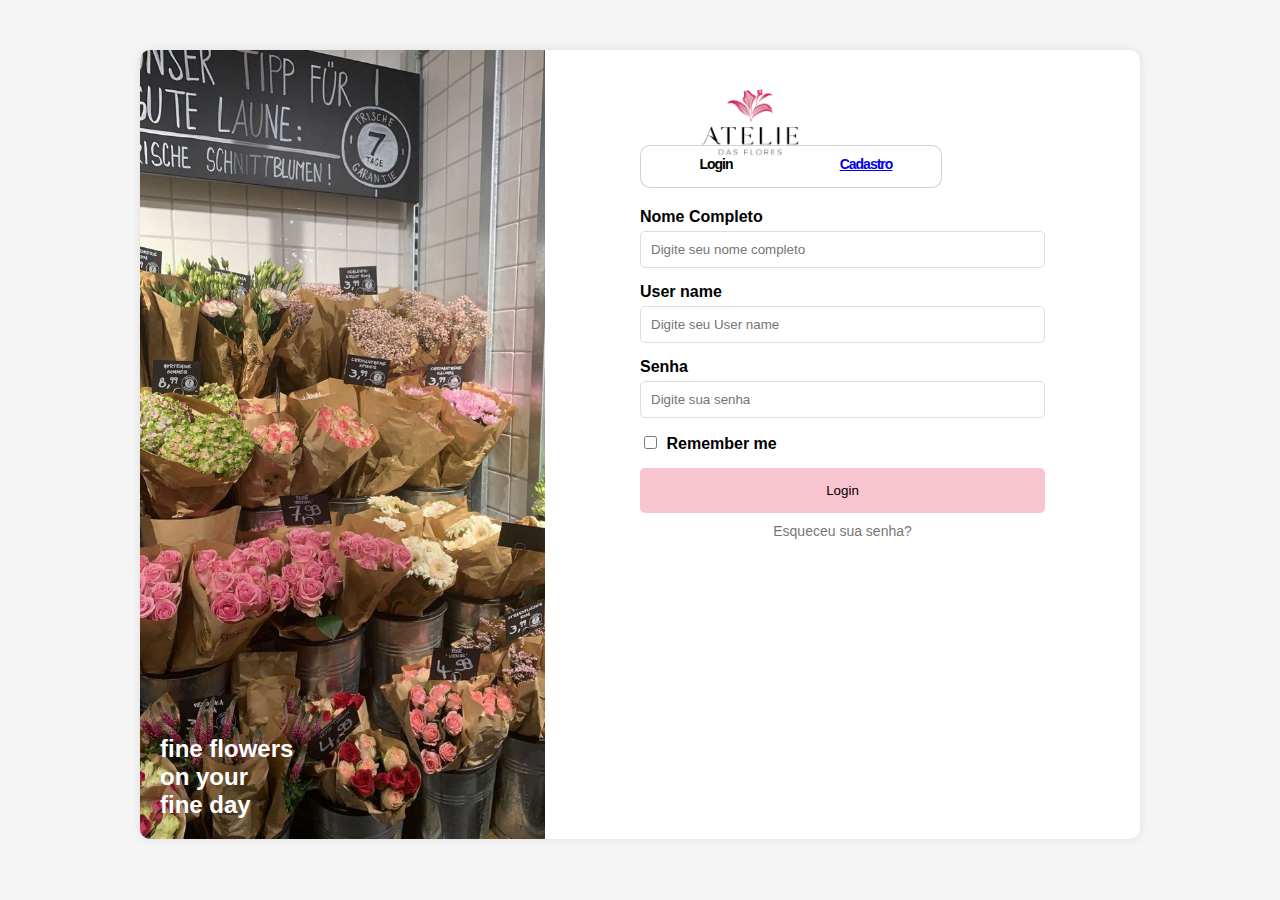
==== pw/index.html @ 13299bc7 "Add files via upload" ====
<!DOCTYPE html>
<html lang="pt-br">
<head>
    <meta charset="UTF-8">
    <meta name="viewport" content="width=device-width, initial-scale=1.0">
    <title>Ateliê das Flores - Cadastro/Login</title>
    <style>
        body {
            font-family: Arial, sans-serif;
            background-color: #f5f5f5;
            margin: 0;
            padding: 0;
            position: relative;
        }
 
        .container {
            display: flex;
            max-width: 1000px;
            margin: 50px auto;
            background-color: #fff;
            border-radius: 10px;
            box-shadow: 0 0 10px rgba(0, 0, 0, 0.1);
        }
 
        .image-container {
            flex: 1;
            position: relative;
        }
 
        .image-container img {
            width: 100%;
            height: 100%;
            object-fit: cover;
            border-radius: 10px 0 0 10px;
        }
 
        .image-text {
            position: absolute;
            bottom: 20px;
            left: 20px;
            color: white;
            font-size: 24px;
            font-weight: bold;
        }
 
        .form-container {
            flex: 1;
            padding: 95px;
            position: relative;
            padding-bottom: 300px;
        }
 
        .form-header {
           
            justify-content: space-between;
            margin-bottom: 20px;
        }
 
        .login-btn {
            background-color: #f5f5f5;
            border: none;
            padding: 10px 20px;
            border-radius: 35px;
            cursor: pointer;
        }

        .cadastro-btn{

            background-color: #f5f5f5;
            border: none;
            padding: 10px 20px;
            border-radius: 35px;
   
            padding-right: px;
        }

 
.login-btn.active, .cadastro-btn.active {
            background-color: #f7c4cf;
        }
 
        form {
            display: flex;
            flex-direction: column;
        }
 
        label {
            margin-bottom: 5px;
            font-weight: bold;
        }
 
        input[type="text"], input[type="password"], input[type="date"] {
            margin-bottom: 15px;
            padding: 10px;
            border: 1px solid #ddd;
            border-radius: 5px;
        }
 
        input[type="checkbox"] {
            margin-right: 5px;
        }
 
        .submit-btn {
            background-color: #f7c4cf;
            border: none;
            padding: 15px;
            border-radius: 5px;
            cursor: pointer;
            margin-top: 10px;
        }
 
        .forgot-password {
            margin-top: 10px;
            text-align: center;
            color: #777;
            text-decoration: none;
            font-size: 14px;
        }
 
        .logo-container {
            position: absolute;
            top: 20px;
            right: 20px;
            z-index: 100;
        }
 
        .logo-container img {
            width: 120px;
            height: auto;
            padding-right: 450px;
            padding-top: 1px;
        }
        
    
.radio-input input {
  display: none;
}

.radio-input {
  --container_width: 300px;
  position: relative;
  display: flex;
  align-items: center;
  border-radius: 10px;
  background-color: #fff;
  color: #000000;
  width: var(--container_width);
  overflow: hidden;
  border: 1px solid rgba(53, 52, 52, 0.226);
}

.radio-input label {
  width: 100%;
  padding: 10px;
  cursor: pointer;
  display: flex;
  justify-content: center;
  align-items: center;
  z-index: 1;
  font-weight: 600;
  letter-spacing: -1px;
  font-size: 14px;
}

.selection {
  display: none;
  position: absolute;
  height: 100%;
  width: calc(var(--container_width) / 2);
  z-index: 0;
  left: 0;
  top: 0;
  transition: 0.15s ease;
}

.radio-input label:has(input:checked) {
  color: #fff;
}

.radio-input label:has(input:checked) ~ .selection {
  background-color:#f7c4cf;
  display: inline-block;
  
}




.radio-input label:nth-child(1):has(input:checked) ~ .selection {
  transform: translateX(calc(var(--container_width) * 0 / 2));
}

.radio-input label:nth-child(2):has(input:checked) ~ .selection {
  transform: translateX(calc(var(--container_width) * 1 / 2));
}

    </style>
</head>
<body>
    <div class="logo-container">
        <img src="logo.png" alt="Ateliê das Flores Logo">
    </div>
    <div class="container">
        <div class="image-container">
            <img src="flowers.png" alt="Flowers">
            <div class="image-text">fine flowers<br> on your <br> fine day</div>
        </div>
        <div class="form-container">
            <div class="form-header">
             
                <div class="radio-input">
                  <label>
                    <input value="value-1" name="value-radio" id="value-1" type="radio" />
                    <span>Login</span>
                  </label>
                  <label>
                 <input value="value-2" name="value-radio" id="" type="radio" >
                  <a href="cadastro.html">  <span>Cadastro</span></a>
                  </label>
                  <span class="selection"></span>
                </div>
                
            </div>
            <form>
          
                <label for="name">Nome Completo</label>
                <input type="text" id="name" name="name" placeholder="Digite seu nome completo">
                
                <label for="username">User name</label>
                <input type="text" id="username" name="username" placeholder="Digite seu User name">
            
               
                <label for="username">Senha</label>
                <input type="text" id="username" name="username" placeholder="Digite sua senha">
                
             
                
                <label for="remember-me">
                    <input type="checkbox" id="remember-me" name="remember-me"> Remember me
                </label>
                
                <button type="submit" class="submit-btn">Login</button>
                
                <a href="#" class="forgot-password">Esqueceu sua senha?</a>
            </form>
        </div>
    </div>
</body>
</html>
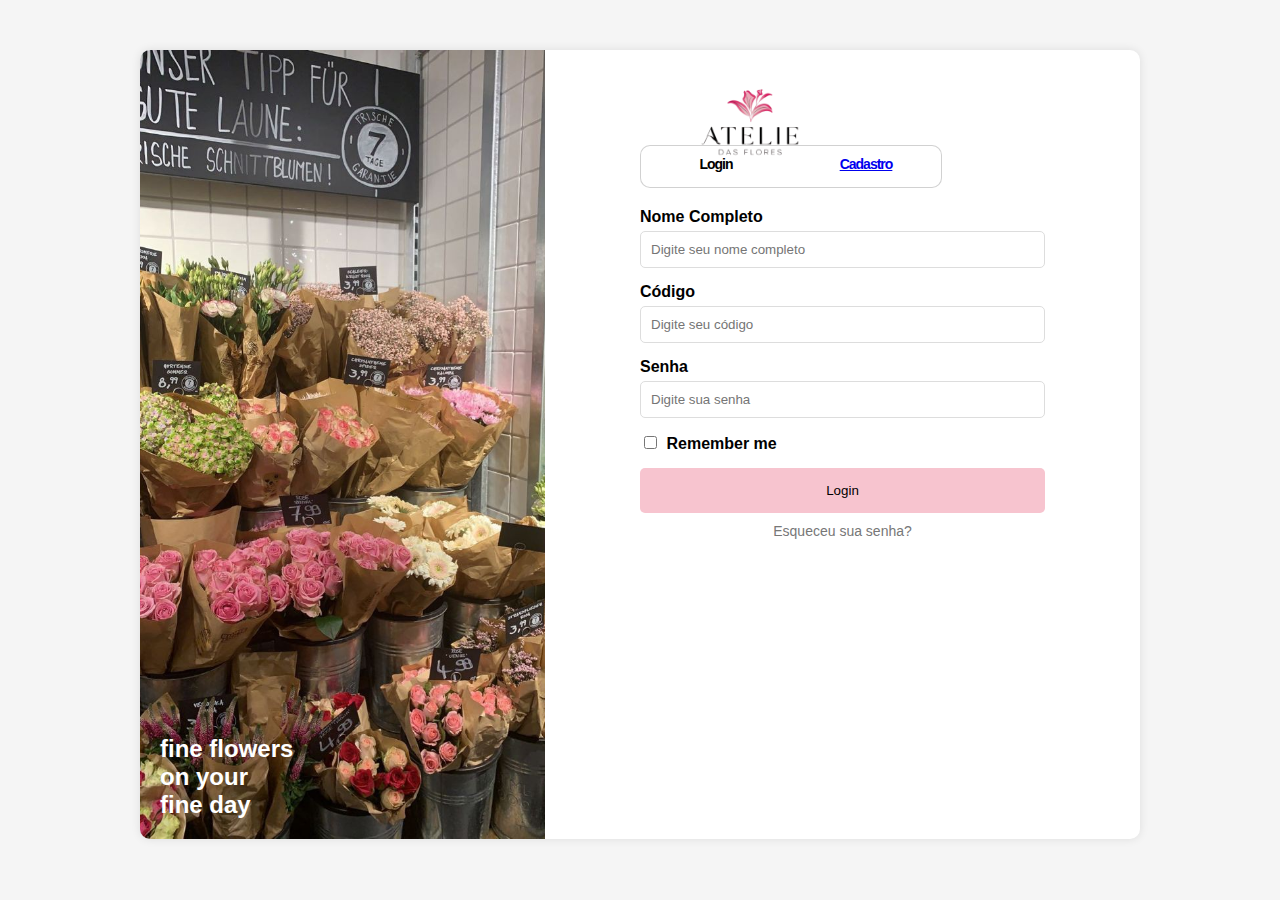
==== commit 0ebad118: "Add files via upload" ====
--- a/pw/index.html
+++ b/pw/index.html
@@ -226,8 +226,8 @@
                 <label for="name">Nome Completo</label>
                 <input type="text" id="name" name="name" placeholder="Digite seu nome completo">
                 
-                <label for="username">User name</label>
-                <input type="text" id="username" name="username" placeholder="Digite seu User name">
+                <label for="username">Código</label>
+                <input type="text" id="username" name="username" placeholder="Digite seu código">
             
                
                 <label for="username">Senha</label>
